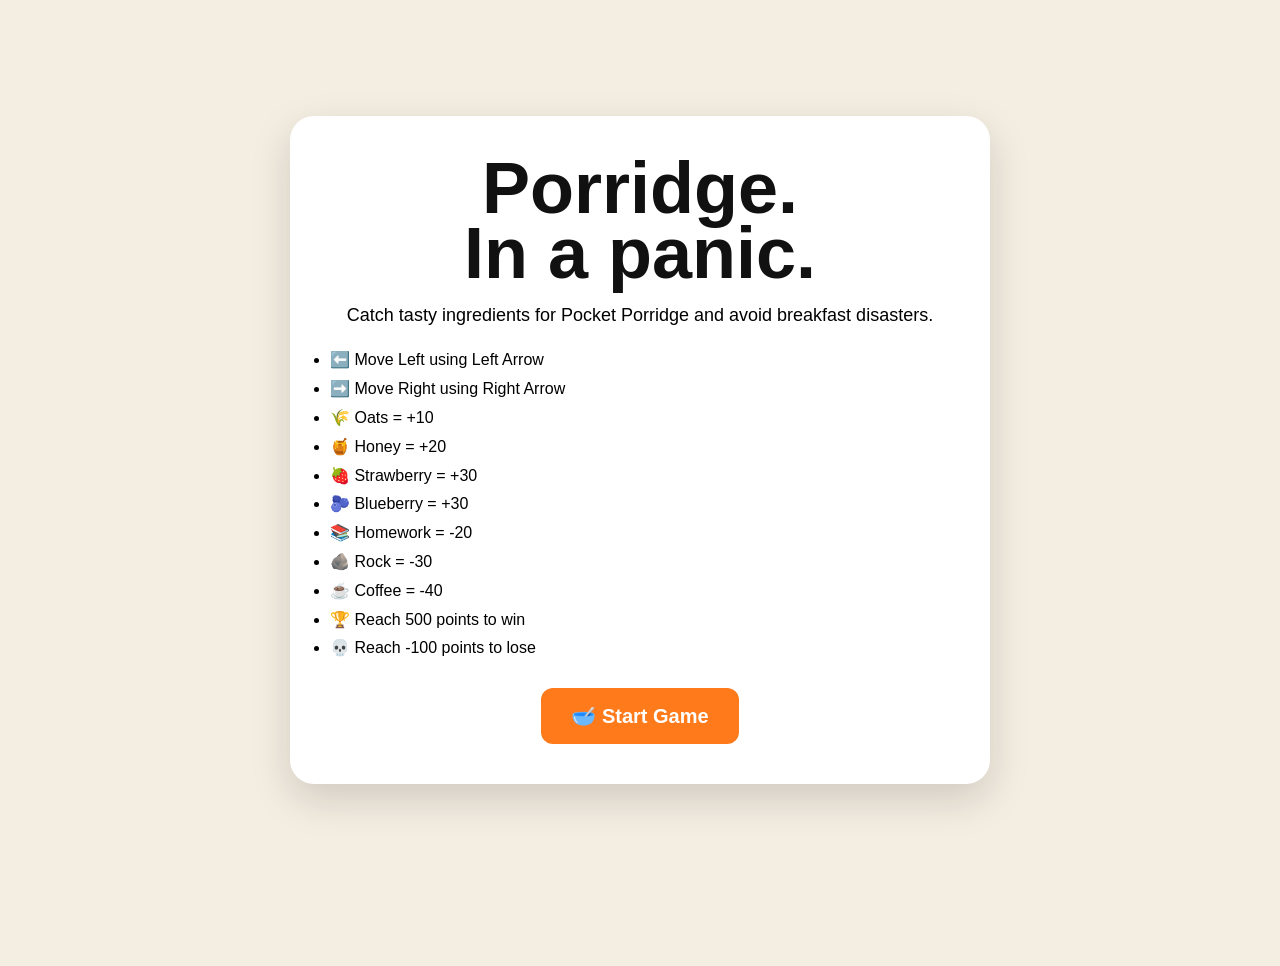
==== game.html @ 85351be1 "Update game.html" ====
<!DOCTYPE html>
<html lang="en">
<head>
<meta charset="UTF-8">
<meta name="viewport" content="width=device-width, initial-scale=1.0">
<title>Porridge Panic</title>
<link rel="icon" href="ppn.png" />

<style>
*{
    margin:0;
    padding:0;
    box-sizing:border-box;
}

html,body{
    width:100%;
    height:100%;
    overflow:hidden;
    font-family:Arial,sans-serif;
    background:#f4ede2;
    user-select:none;
    -webkit-user-select:none;
}

canvas{
    display:block;
    background:#e7c85a;
}

#score{
    position:absolute;
    top:20px;
    left:20px;
    font-size:28px;
    font-weight:bold;
    color:#222;
    z-index:10;
}

.controls{
    position:absolute;
    top:20px;
    right:20px;
    display:flex;
    gap:10px;
    z-index:10;
}

button{
    border:none;
    padding:12px 18px;
    border-radius:12px;
    cursor:pointer;
    font-weight:bold;
    transition:.2s;
}

button:hover{
    transform:translateY(-2px);
}

#pauseBtn{
    background:#222;
    color:white;
}

#homeBtn{
    background:#ff7a1a;
    color:white;
}

#menu{
    position:absolute;
    inset:0;
    background:#f4ede2;
    display:flex;
    justify-content:center;
    align-items:center;
    z-index:100;
}

.menu-card{
    background:white;
    width:min(700px,90%);
    padding:40px;
    border-radius:24px;
    text-align:center;
    box-shadow:0 15px 40px rgba(0,0,0,0.15);
}

.menu-card h1{
    font-size:72px;
    color:#111;
    line-height:0.9;
    margin-bottom:20px;
}

.menu-card p{
    font-size:18px;
    margin-bottom:20px;
}

.menu-card ul{
    text-align:left;
    line-height:1.8;
    margin-bottom:25px;
}

#startBtn{
    background:#ff7a1a;
    color:white;
    font-size:20px;
    padding:16px 30px;
}

#result{
    position:absolute;
    inset:0;
    display:none;
    justify-content:center;
    align-items:center;
    background:rgba(0,0,0,0.75);
    z-index:200;
}

.result-card{
    background:white;
    padding:40px;
    border-radius:24px;
    text-align:center;
}

.result-card h2{
    font-size:52px;
    margin-bottom:15px;
}

.result-card button{
    margin-top:15px;
    margin-left:5px;
    margin-right:5px;
}
</style>
</head>
<body>

<div id="menu">

    <div class="menu-card">

        <h1>
            Porridge.<br>
            In a panic.
        </h1>

        <p>
            Catch tasty ingredients for Pocket Porridge and avoid breakfast disasters.
        </p>

        <ul>
            <li>⬅️ Move Left using Left Arrow</li>
            <li>➡️ Move Right using Right Arrow</li>
            <li>🌾 Oats = +10</li>
            <li>🍯 Honey = +20</li>
            <li>🍓 Strawberry = +30</li>
            <li>🫐 Blueberry = +30</li>
            <li>📚 Homework = -20</li>
            <li>🪨 Rock = -30</li>
            <li>☕ Coffee = -40</li>
            <li>🏆 Reach 500 points to win</li>
            <li>💀 Reach -100 points to lose</li>
        </ul>

        <button id="startBtn">
            🥣 Start Game
        </button>

    </div>

</div>

<div id="score">
    Score: 0
</div>

<div class="controls">
    <button id="pauseBtn">⏸ Pause</button>
    <button id="homeBtn">🏠 Home</button>
</div>

<div id="result">
    <div class="result-card">

        <h2 id="resultTitle"></h2>

        <p id="finalScore"></p>

        <button onclick="location.reload()">
            🔄 Play Again
        </button>

        <button onclick="window.location.href='https://pocketporridge.vercel.app/'">
            🏠 Homepage
        </button>

    </div>
</div>

<canvas id="game"></canvas>

<script>

window.addEventListener("keydown", function(e){

    if(
        e.key === "ArrowLeft" ||
        e.key === "ArrowRight" ||
        e.key === "ArrowUp" ||
        e.key === "ArrowDown" ||
        e.key === " "
    ){
        e.preventDefault();
    }

});

const canvas = document.getElementById("game");
const ctx = canvas.getContext("2d");

canvas.width = window.innerWidth;
canvas.height = window.innerHeight;

const cupImage = new Image();
cupImage.src = "ppn.png";

let score = 0;
let paused = false;
let gameStarted = false;
let gameOver = false;

const keys = {};
const objects = [];

const player = {
    x: canvas.width/2,
    y: canvas.height-250,
    width:180,
    height:220,
    speed:6
};

const items = [
    {emoji:"🌾", value:10},
    {emoji:"🍯", value:20},
    {emoji:"🍓", value:30},
    {emoji:"🫐", value:30},
    {emoji:"📚", value:-20},
    {emoji:"🪨", value:-30},
    {emoji:"☕", value:-40}
];

document.addEventListener("keydown", (e)=>{
    keys[e.key]=true;
});

document.addEventListener("keyup", (e)=>{
    keys[e.key]=false;
});

document.getElementById("startBtn").onclick=()=>{

    gameStarted=true;

    document.getElementById("menu").style.display="none";
};

document.getElementById("pauseBtn").onclick=()=>{

    if(gameOver) return;

    paused=!paused;

    document.getElementById("pauseBtn").innerText=
        paused ? "▶ Resume" : "⏸ Pause";
};

document.getElementById("homeBtn").onclick=()=>{

    window.location.href =
    "https://pocketporridge.vercel.app/";
};

function spawnItem(){

    const randomItem =
        items[Math.floor(
            Math.random()*items.length
        )];

    objects.push({

        x:Math.random()*(canvas.width-50),

        y:-50,

        speed:1+Math.random(),

        emoji:randomItem.emoji,

        value:randomItem.value

    });
}

setInterval(()=>{

    if(
        gameStarted &&
        !paused &&
        !gameOver
    ){
        spawnItem();
    }

},1200);

function drawPlayer(){

    for(let i=0;i<4;i++){

        ctx.fillStyle =
            "rgba(255,255,255,0.25)";

        ctx.beginPath();

        ctx.arc(
            player.x + 60 + i*18,
            player.y - 20 -
            Math.sin(Date.now()/350+i)*12,
            12,
            0,
            Math.PI*2
        );

        ctx.fill();
    }

    if(cupImage.complete){

        ctx.drawImage(
            cupImage,
            player.x,
            player.y,
            player.width,
            player.height
        );
    }
}

function update(){

    if(!gameStarted) return;
    if(paused) return;
    if(gameOver) return;

    if(keys["ArrowLeft"]){

        player.x -= player.speed;
    }

    if(keys["ArrowRight"]){

        player.x += player.speed;
    }

    player.x =
        Math.max(
            0,
            Math.min(
                canvas.width-player.width,
                player.x
            )
        );

    for(let i=objects.length-1;i>=0;i--){

        const obj=objects[i];

        obj.y += obj.speed;

        const collision =

            obj.x > player.x &&
            obj.x < player.x + player.width &&
            obj.y > player.y &&
            obj.y < player.y + player.height;

        if(collision){

            score += obj.value;

            objects.splice(i,1);

            continue;
        }

        if(obj.y > canvas.height){

            objects.splice(i,1);
        }
    }

    document.getElementById("score").innerText =
        "Score: " + score;

    if(score >= 500){

        endGame(
            "🥣 Breakfast Saved!"
        );
    }

    if(score <= -100){

        endGame(
            "💀 Porridge Panic!"
        );
    }
}

function draw(){

    ctx.clearRect(
        0,
        0,
        canvas.width,
        canvas.height
    );

    drawPlayer();

    ctx.font = "42px serif";

    objects.forEach(obj=>{

        ctx.fillText(
            obj.emoji,
            obj.x,
            obj.y
        );
    });
}

function endGame(message){

    gameOver = true;

    document.getElementById("result").style.display="flex";

    document.getElementById("resultTitle").innerText =
        message;

    document.getElementById("finalScore").innerText =
        "Final Score: " + score;
}

function gameLoop(){

    update();
    draw();

    requestAnimationFrame(gameLoop);
}

gameLoop();

window.addEventListener("resize",()=>{

    canvas.width = window.innerWidth;
    canvas.height = window.innerHeight;

});

</script>
  <nav class="nav">
    <a class="brand" href="#"><img src="ppn.png" alt="Pocket-Porridge" style="height:48px; width:58px; object-fit:cover; object-position:center; display:block;" /></a>
    <div class="nav-links">
      <a href="#flavours">Flavours</a>
      <a href="#story">Our story</a>
      <a class="nav-cta" href="pu.html">Shop cups</a>
      <a class="nav-cta" href="game.html">Porridge Panic</a>
    </div>
  </nav>

</body>
</html>
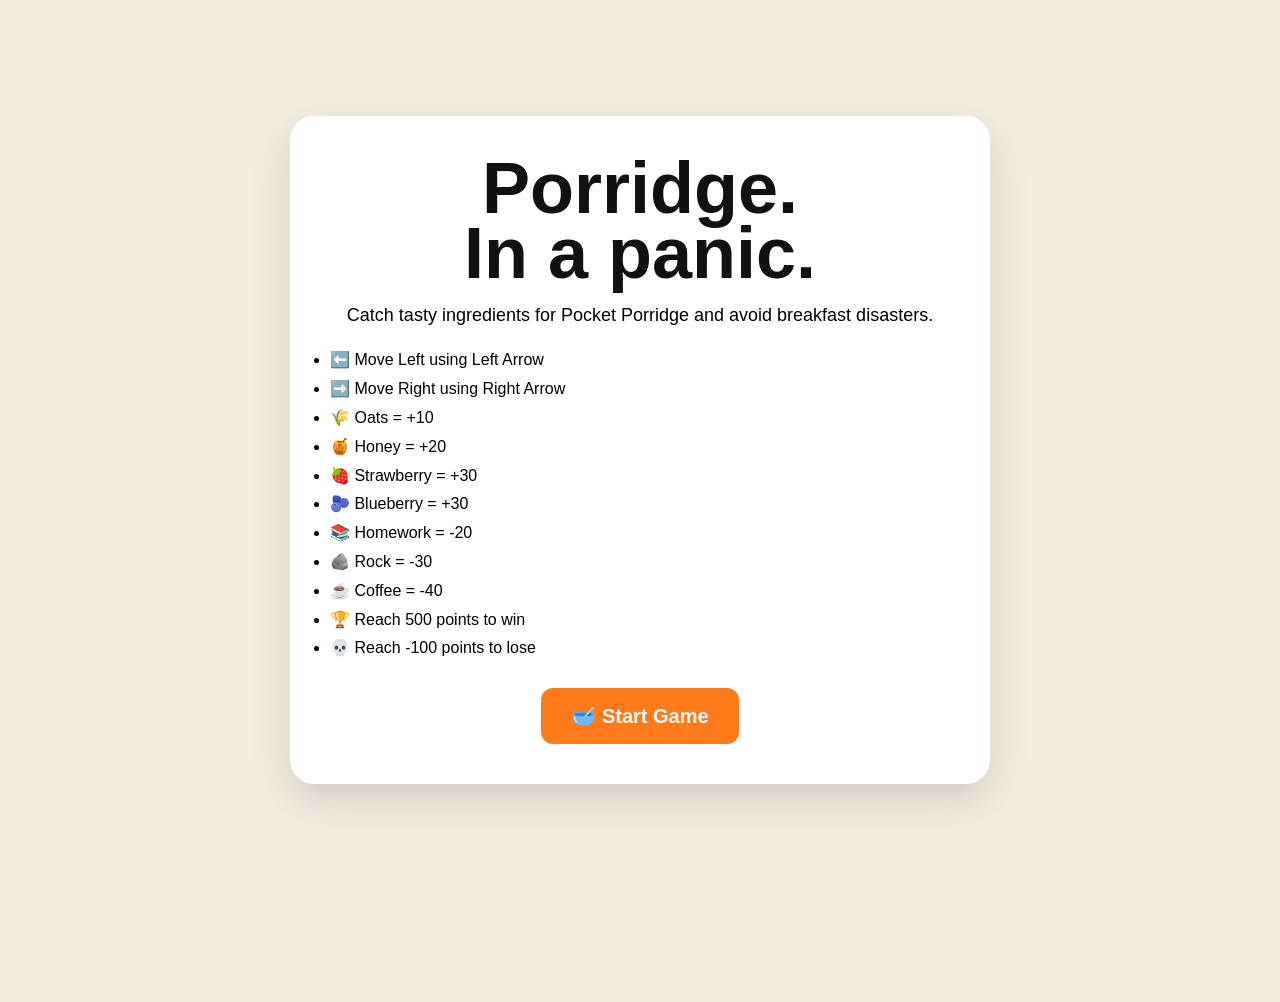
==== commit 7e9c26fc: "Add dedication message to game.html Added a dedication to Yousuf Patel in the game." ====
--- a/game.html
+++ b/game.html
@@ -492,6 +492,6 @@
       <a class="nav-cta" href="game.html">Porridge Panic</a>
     </div>
   </nav>
-
+I dedicate this game to my friend, Yousuf Patel who is a porridge enthusiast and has always been a source of inspiration for me. May this game bring joy and excitement to all porridge lovers out there!
 </body>
 </html>
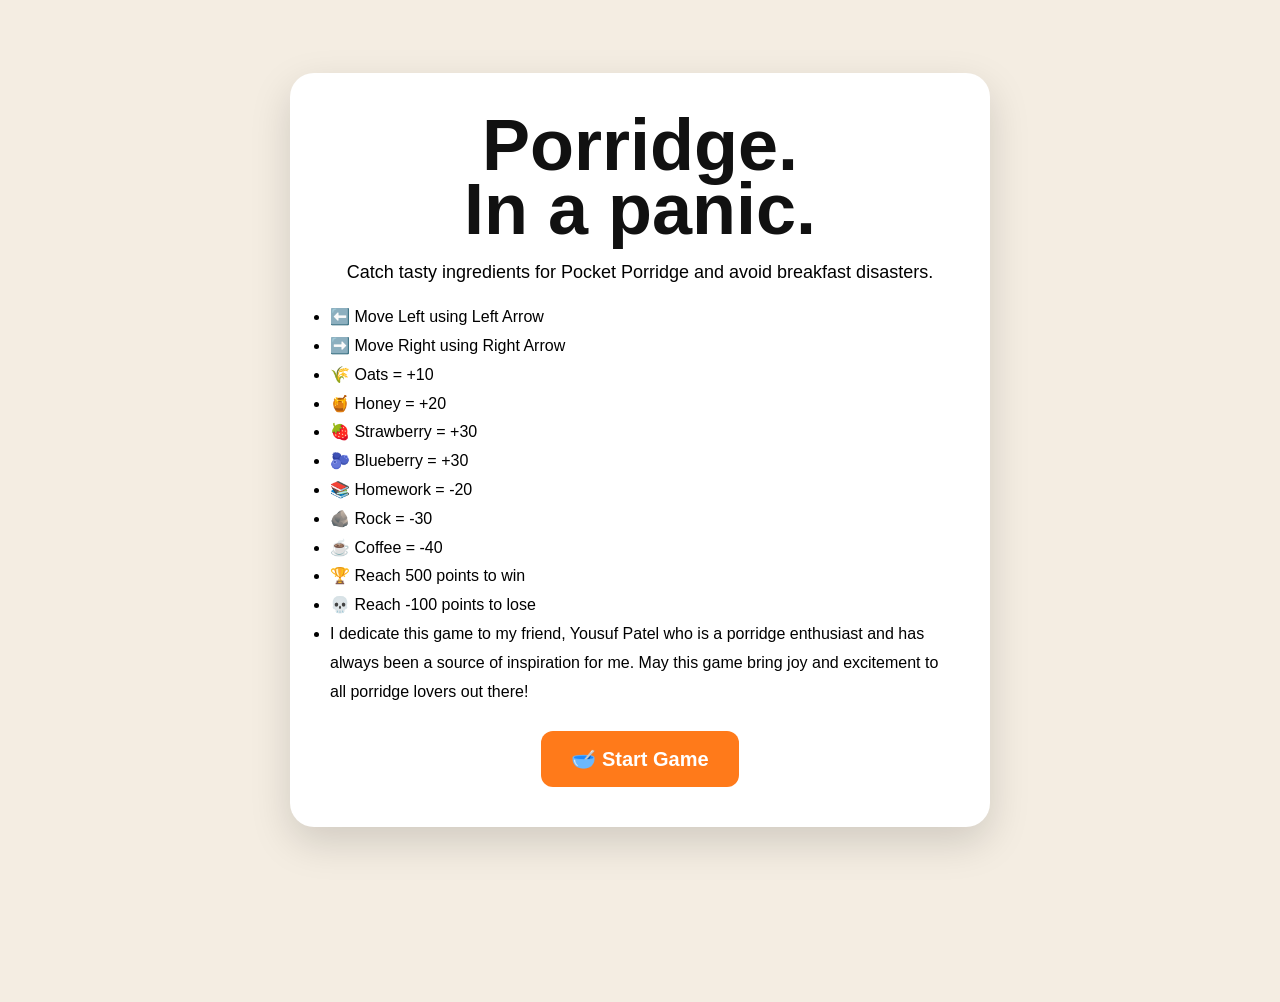
==== commit 23320a79: "Add dedication message to game instructions Added a dedication message for Yousuf Patel in the game " ====
--- a/game.html
+++ b/game.html
@@ -170,6 +170,8 @@
             <li>☕ Coffee = -40</li>
             <li>🏆 Reach 500 points to win</li>
             <li>💀 Reach -100 points to lose</li>
+            <li>I dedicate this game to my friend, Yousuf Patel who is a porridge enthusiast and has always been a source of inspiration for me. 
+                May this game bring joy and excitement to all porridge lovers out there!</li>
         </ul>
 
         <button id="startBtn">
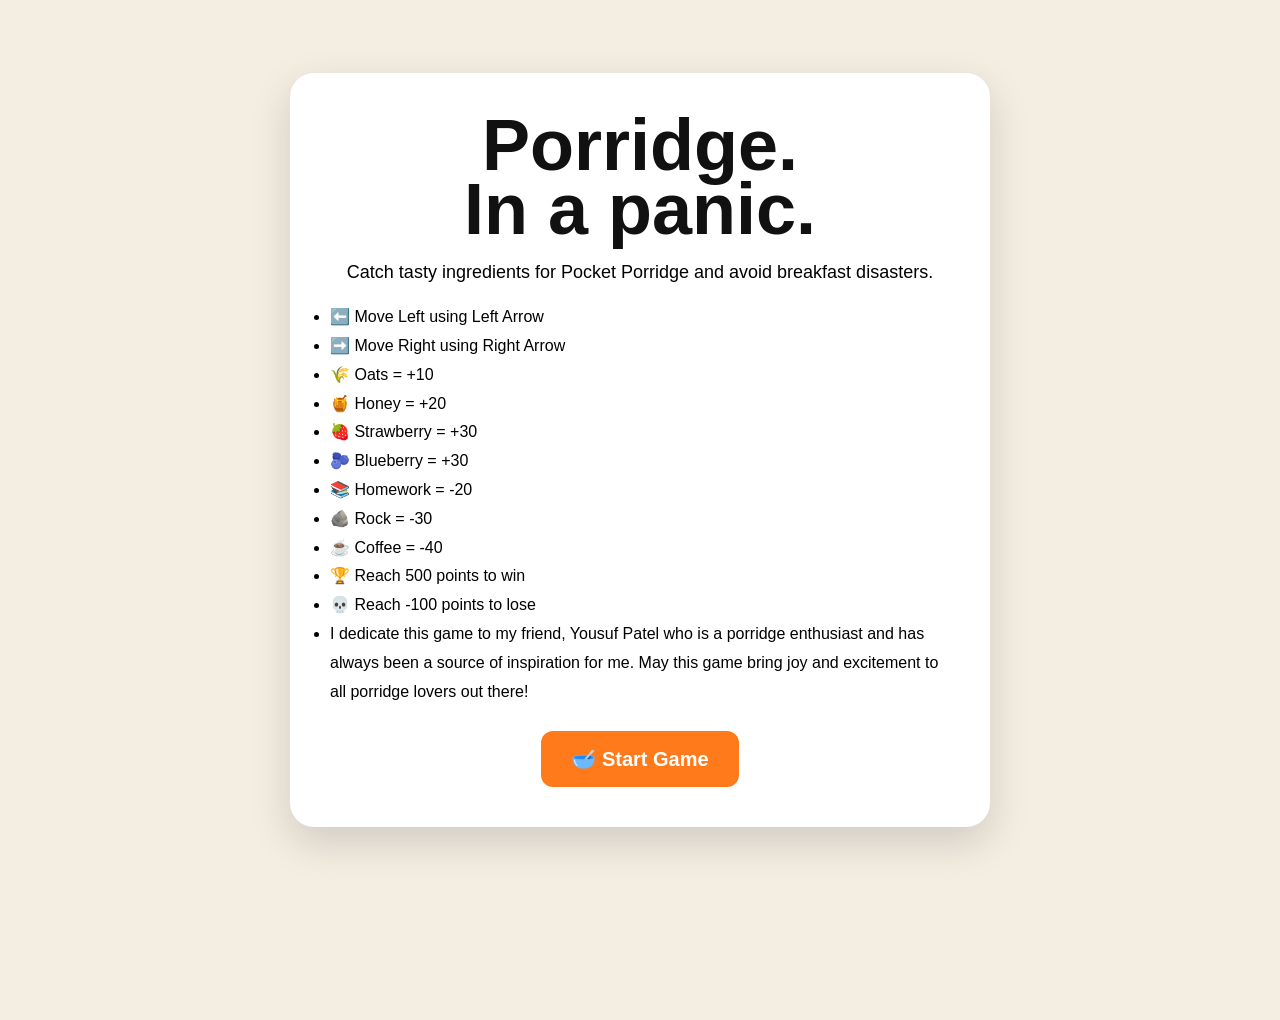
==== commit 9d10f791: "Refactor dedication message in game.html Split dedication message into two lines for better readabil" ====
--- a/game.html
+++ b/game.html
@@ -494,6 +494,8 @@
       <a class="nav-cta" href="game.html">Porridge Panic</a>
     </div>
   </nav>
-I dedicate this game to my friend, Yousuf Patel who is a porridge enthusiast and has always been a source of inspiration for me. May this game bring joy and excitement to all porridge lovers out there!
+I dedicate this game to my friend, Yousuf Patel who is a porridge enthusiast and has always been a source of inspiration for me. 
+    May this game bring joy and excitement to all porridge lovers out there!
+    <br> Yours sincerely, Mr Adihjugbe
 </body>
 </html>
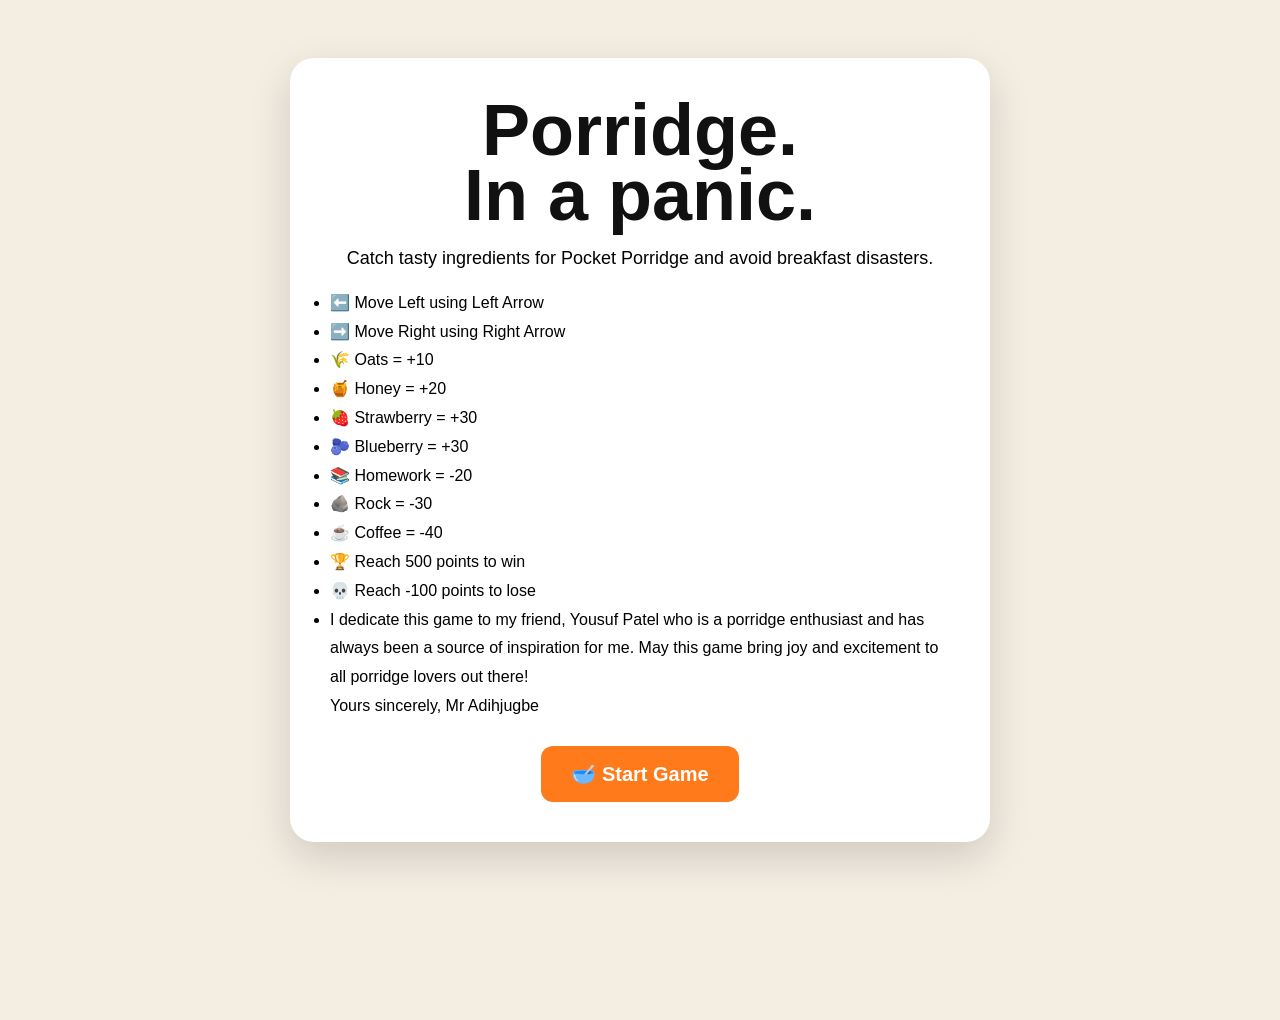
==== commit 74e4ea82: "Update game.html" ====
--- a/game.html
+++ b/game.html
@@ -171,7 +171,8 @@
             <li>🏆 Reach 500 points to win</li>
             <li>💀 Reach -100 points to lose</li>
             <li>I dedicate this game to my friend, Yousuf Patel who is a porridge enthusiast and has always been a source of inspiration for me. 
-                May this game bring joy and excitement to all porridge lovers out there!</li>
+                May this game bring joy and excitement to all porridge lovers out there!
+                <br> Yours sincerely, Mr Adihjugbe</li>
         </ul>
 
         <button id="startBtn">
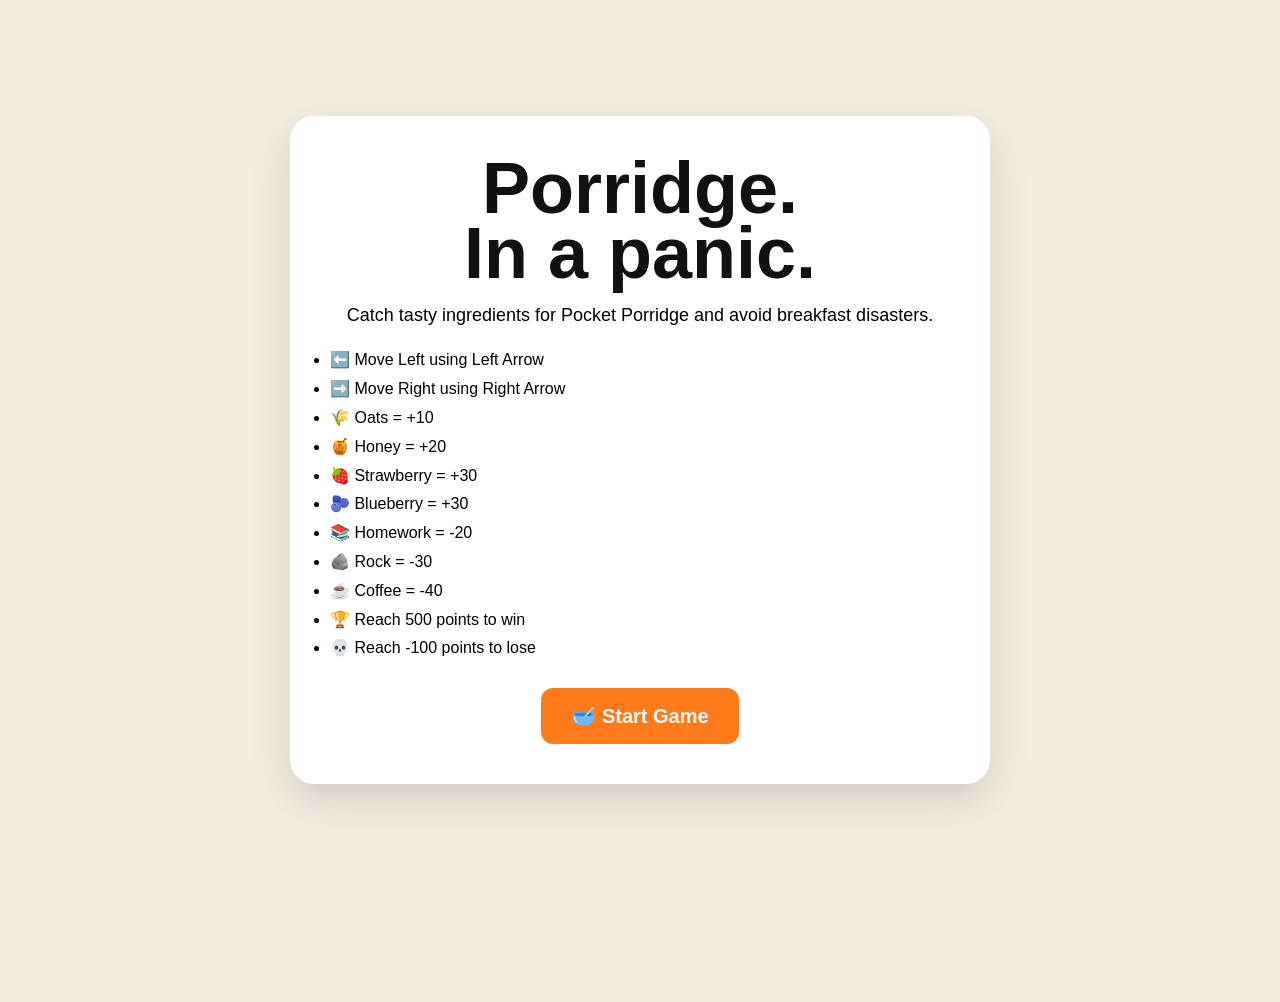
==== commit 406b7633: "Add files via upload" ====
--- a/game.html
+++ b/game.html
@@ -4,7 +4,6 @@
 <meta charset="UTF-8">
 <meta name="viewport" content="width=device-width, initial-scale=1.0">
 <title>Porridge Panic</title>
-<link rel="icon" href="ppn.png" />
 
 <style>
 *{
@@ -170,9 +169,6 @@
             <li>☕ Coffee = -40</li>
             <li>🏆 Reach 500 points to win</li>
             <li>💀 Reach -100 points to lose</li>
-            <li>I dedicate this game to my friend, Yousuf Patel who is a porridge enthusiast and has always been a source of inspiration for me. 
-                May this game bring joy and excitement to all porridge lovers out there!
-                <br> Yours sincerely, Mr Adihjugbe</li>
         </ul>
 
         <button id="startBtn">
@@ -212,7 +208,48 @@
 
 <canvas id="game"></canvas>
 
+<div id="touchControls">
+    <button id="leftBtn" aria-label="Move left">◀</button>
+    <button id="rightBtn" aria-label="Move right">▶</button>
+</div>
+
 <script>
+
+const touchStyle = document.createElement("style");
+touchStyle.textContent = `
+#touchControls{
+    position:absolute;
+    left:50%;
+    bottom:18px;
+    transform:translateX(-50%);
+    display:none;
+    gap:18px;
+    z-index:150;
+    touch-action:none;
+}
+#touchControls button{
+    width:82px;
+    height:82px;
+    border-radius:50%;
+    background:rgba(34,34,34,0.82);
+    color:white;
+    font-size:34px;
+    -webkit-tap-highlight-color:transparent;
+}
+@media (pointer: coarse), (max-width: 900px){
+    #touchControls{display:flex}
+}
+@media (max-width: 600px){
+    #score{top:12px;left:12px;font-size:20px}
+    .controls{top:12px;right:12px;gap:6px}
+    .controls button{padding:9px 10px;font-size:13px}
+    .menu-card{padding:24px 18px;max-height:92vh;overflow:auto}
+    .menu-card h1{font-size:44px}
+    .menu-card p{font-size:15px}
+    .menu-card ul{font-size:14px;line-height:1.55}
+}
+`;
+document.head.appendChild(touchStyle);
 
 window.addEventListener("keydown", function(e){
 
@@ -250,8 +287,21 @@
     y: canvas.height-250,
     width:180,
     height:220,
-    speed:6
+    speed:7
 };
+
+function resizeGame(){
+    canvas.width = window.innerWidth;
+    canvas.height = window.innerHeight;
+
+    const compact = canvas.width <= 700;
+    player.width = compact ? 130 : 180;
+    player.height = compact ? 159 : 220;
+    player.speed = compact ? 9 : 7;
+    player.y = canvas.height - player.height - (compact ? 105 : 20);
+    player.x = Math.max(0, Math.min(canvas.width-player.width, player.x));
+}
+resizeGame();
 
 const items = [
     {emoji:"🌾", value:10},
@@ -294,6 +344,35 @@
     "https://pocketporridge.vercel.app/";
 };
 
+function bindHoldButton(buttonId, keyName){
+    const button = document.getElementById(buttonId);
+
+    button.addEventListener("pointerdown", (event)=>{
+        event.preventEvent?.();
+        event.preventDefault();
+        button.setPointerCapture?.(event.pointerId);
+        keys[keyName] = true;
+    });
+
+    const release = ()=>{ keys[keyName] = false; };
+    button.addEventListener("pointerup", release);
+    button.addEventListener("pointercancel", release);
+    button.addEventListener("lostpointercapture", release);
+}
+bindHoldButton("leftBtn", "ArrowLeft");
+bindHoldButton("rightBtn", "ArrowRight");
+
+canvas.addEventListener("pointermove", (event)=>{
+    if(event.pointerType !== "touch" || !gameStarted || paused || gameOver) return;
+    player.x = event.clientX - player.width/2;
+});
+
+canvas.addEventListener("pointerdown", (event)=>{
+    if(event.pointerType === "touch" && gameStarted && !paused && !gameOver){
+        player.x = event.clientX - player.width/2;
+    }
+});
+
 function spawnItem(){
 
     const randomItem =
@@ -338,7 +417,7 @@
         ctx.beginPath();
 
         ctx.arc(
-            player.x + 60 + i*18,
+            player.x + player.width*0.33 + i*player.width*0.1,
             player.y - 20 -
             Math.sin(Date.now()/350+i)*12,
             12,
@@ -394,9 +473,9 @@
 
         const collision =
 
-            obj.x > player.x &&
+            obj.x + 20 > player.x &&
             obj.x < player.x + player.width &&
-            obj.y > player.y &&
+            obj.y + 42 > player.y &&
             obj.y < player.y + player.height;
 
         if(collision){
@@ -443,7 +522,8 @@
 
     drawPlayer();
 
-    ctx.font = "42px serif";
+    ctx.font = canvas.width <= 700 ? "36px serif" : "42px serif";
+    ctx.globalAlpha = 1;
 
     objects.forEach(obj=>{
 
@@ -478,12 +558,7 @@
 
 gameLoop();
 
-window.addEventListener("resize",()=>{
-
-    canvas.width = window.innerWidth;
-    canvas.height = window.innerHeight;
-
-});
+window.addEventListener("resize",resizeGame);
 
 </script>
   <nav class="nav">
@@ -495,8 +570,6 @@
       <a class="nav-cta" href="game.html">Porridge Panic</a>
     </div>
   </nav>
-I dedicate this game to my friend, Yousuf Patel who is a porridge enthusiast and has always been a source of inspiration for me. 
-    May this game bring joy and excitement to all porridge lovers out there!
-    <br> Yours sincerely, Mr Adihjugbe
+I dedicate this game to my friend, Yousuf Patel who is a porridge enthusiast and has always been a source of inspiration for me. May this game bring joy and excitement to all porridge lovers out there!
 </body>
-</html>
+</html>
